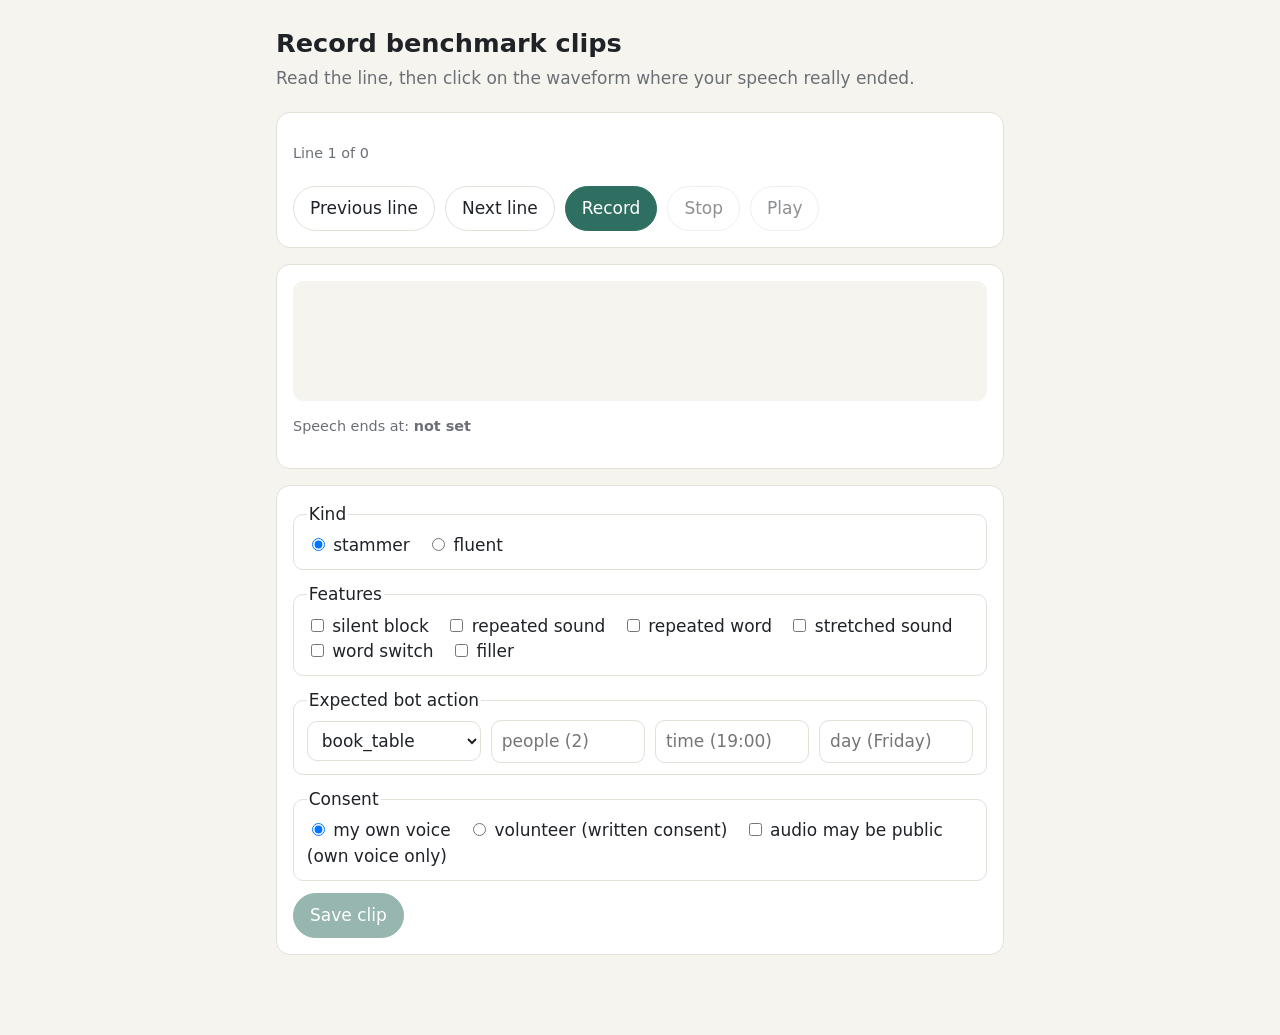
==== bench/record.html @ 06619fca "Add clip recording page, consent form and synthetic clip set bench/record.html records 24 kHz mono W" ====
<!doctype html>
<html lang="en">
<head>
  <meta charset="utf-8">
  <meta name="viewport" content="width=device-width, initial-scale=1">
  <title>Record Clips</title>
  <link rel="stylesheet" href="/web/style.css">
  <style>
    canvas { width: 100%; height: 120px; border-radius: 10px; background: var(--bg); cursor: crosshair; display: block; }
    fieldset { border: 1px solid var(--line); border-radius: 10px; margin: 0 0 12px; }
    label { margin-right: 12px; }
    .script { font-size: 1.3rem; }
  </style>
</head>
<body>
<main>
  <h1>Record benchmark clips</h1>
  <p class="sub">Read the line, then click on the waveform where your speech really ended.</p>

  <section class="card">
    <p class="muted">Line <span id="line-n">1</span> of <span id="line-total">0</span></p>
    <p id="script" class="script"></p>
    <div class="row">
      <button id="prev">Previous line</button>
      <button id="next">Next line</button>
      <button id="rec" class="primary">Record</button>
      <button id="stop" disabled>Stop</button>
      <button id="play" disabled>Play</button>
    </div>
  </section>

  <section class="card">
    <canvas id="wave" width="1200" height="240" aria-label="Waveform. Click to mark the end of speech."></canvas>
    <p class="muted">Speech ends at: <strong id="end">not set</strong></p>
  </section>

  <section class="card">
    <fieldset><legend>Kind</legend>
      <label><input type="radio" name="kind" value="stammer" checked> stammer</label>
      <label><input type="radio" name="kind" value="fluent"> fluent</label>
    </fieldset>
    <fieldset><legend>Features</legend>
      <label><input type="checkbox" name="feat" value="silent_block"> silent block</label>
      <label><input type="checkbox" name="feat" value="repeat_sound"> repeated sound</label>
      <label><input type="checkbox" name="feat" value="repeat_word"> repeated word</label>
      <label><input type="checkbox" name="feat" value="stretched_sound"> stretched sound</label>
      <label><input type="checkbox" name="feat" value="word_switch"> word switch</label>
      <label><input type="checkbox" name="feat" value="filler"> filler</label>
    </fieldset>
    <fieldset><legend>Expected bot action</legend>
      <div class="row">
        <select id="tool"><option>book_table</option><option>cancel_booking</option><option>list_bookings</option><option value="">none</option></select>
        <input id="people" type="text" placeholder="people (2)" size="6">
        <input id="time" type="text" placeholder="time (19:00)" size="8">
        <input id="day" type="text" placeholder="day (Friday)" size="10">
      </div>
    </fieldset>
    <fieldset><legend>Consent</legend>
      <label><input type="radio" name="consent" value="self" checked> my own voice</label>
      <label><input type="radio" name="consent" value="volunteer"> volunteer (written consent)</label>
      <label><input type="checkbox" id="public"> audio may be public (own voice only)</label>
    </fieldset>
    <div class="row">
      <button id="save" class="primary" disabled>Save clip</button>
      <span id="msg" class="status" role="status"></span>
    </div>
  </section>
</main>
<script type="module">
import { RATE, startMic } from "/web/mic.js";
const $ = (id) => document.getElementById(id);
let lines = [], idx = 0, chunks = [], stopMic = null, samples = null, endS = null;

function showLine() {
  $("script").textContent = lines[idx] || "(add lines to bench/scripts.txt)";
  $("line-n").textContent = idx + 1;
  $("line-total").textContent = lines.length;
}

function draw() {
  const c = $("wave"), g = c.getContext("2d");
  g.clearRect(0, 0, c.width, c.height);
  if (!samples) return;
  const css = getComputedStyle(document.body);
  g.fillStyle = css.getPropertyValue("--accent");
  const step = Math.max(1, Math.floor(samples.length / c.width));
  for (let x = 0; x < c.width; x++) {
    let peak = 0;
    for (let i = x * step; i < (x + 1) * step && i < samples.length; i++) peak = Math.max(peak, Math.abs(samples[i]));
    const h = (peak / 32768) * c.height;
    g.fillRect(x, (c.height - h) / 2, 1, Math.max(1, h));
  }
  if (endS != null) {
    g.fillStyle = css.getPropertyValue("--warn");
    g.fillRect((endS * RATE / samples.length) * c.width, 0, 3, c.height);
  }
}

function wavBytes(int16) {
  const buf = new ArrayBuffer(44 + int16.length * 2), v = new DataView(buf);
  const str = (o, s) => [...s].forEach((ch, i) => v.setUint8(o + i, ch.charCodeAt(0)));
  str(0, "RIFF"); v.setUint32(4, 36 + int16.length * 2, true); str(8, "WAVE"); str(12, "fmt ");
  v.setUint32(16, 16, true); v.setUint16(20, 1, true); v.setUint16(22, 1, true);
  v.setUint32(24, RATE, true); v.setUint32(28, RATE * 2, true); v.setUint16(32, 2, true);
  v.setUint16(34, 16, true); str(36, "data"); v.setUint32(40, int16.length * 2, true);
  new Int16Array(buf, 44).set(int16);
  return buf;
}

$("rec").onclick = async () => {
  chunks = []; samples = null; endS = null; $("end").textContent = "not set"; draw();
  stopMic = await startMic((c) => chunks.push(new Int16Array(c)));
  $("rec").disabled = true; $("stop").disabled = false; $("save").disabled = true;
};
$("stop").onclick = () => {
  stopMic(); stopMic = null;
  samples = new Int16Array(chunks.reduce((n, c) => n + c.length, 0));
  let o = 0; for (const c of chunks) { samples.set(c, o); o += c.length; }
  $("rec").disabled = false; $("stop").disabled = true; $("play").disabled = false;
  draw();
};
$("play").onclick = () => {
  const url = URL.createObjectURL(new Blob([wavBytes(samples)], { type: "audio/wav" }));
  new Audio(url).play();
};
$("wave").onclick = (e) => {
  if (!samples) return;
  const r = e.target.getBoundingClientRect();
  endS = ((e.clientX - r.left) / r.width) * samples.length / RATE;
  $("end").textContent = endS.toFixed(2) + " s";
  $("save").disabled = false;
  draw();
};
$("prev").onclick = () => { idx = Math.max(0, idx - 1); showLine(); };
$("next").onclick = () => { idx = Math.min(lines.length - 1, idx + 1); showLine(); };
$("save").onclick = async () => {
  const tool = $("tool").value, args = {};
  if ($("people").value) args.people = Number($("people").value);
  if ($("time").value) args.time = $("time").value;
  if ($("day").value) args.day = $("day").value;
  const meta = {
    kind: document.querySelector("input[name=kind]:checked").value,
    features: [...document.querySelectorAll("input[name=feat]:checked")].map((x) => x.value),
    speech_end_s: endS, expected: tool ? { tool, args } : {},
    consent: document.querySelector("input[name=consent]:checked").value,
    public_audio: $("public").checked, script: lines[idx] || "",
  };
  const fd = new FormData();
  fd.append("audio", new Blob([wavBytes(samples)], { type: "audio/wav" }), "clip.wav");
  fd.append("meta", JSON.stringify(meta));
  const r = await fetch("/bench/clip", { method: "POST", body: fd });
  const out = await r.json();
  $("msg").textContent = r.ok ? `Saved ${out.id} (${out.public_audio ? "public" : "private"})` : `Error: ${out.detail}`;
  if (r.ok) { $("save").disabled = true; idx = Math.min(lines.length - 1, idx + 1); showLine(); }
};

lines = await (await fetch("/bench/scripts")).json();
showLine();
</script>
</body>
</html>
---- web/style.css ----
:root {
  --bg: #f6f4ef; --card: #ffffff; --ink: #1f2328; --muted: #6b6f76; --line: #e3e0d8;
  --accent: #2f6f62; --accent-soft: #e3efec; --warn: #9a5b13; --warn-soft: #fbf0e1;
  --radius: 14px;
}
@media (prefers-color-scheme: dark) {
  :root {
    --bg: #15171a; --card: #1e2125; --ink: #e8e6e1; --muted: #9a9ea6; --line: #2e3237;
    --accent: #6fbfae; --accent-soft: #1f3330; --warn: #e2a65c; --warn-soft: #3a2c1a;
  }
}
* { box-sizing: border-box; }
body {
  margin: 0; background: var(--bg); color: var(--ink);
  font: 17px/1.5 system-ui, -apple-system, "Segoe UI", sans-serif;
}
main { max-width: 760px; margin: 0 auto; padding: 24px 16px 64px; }
h1 { font-size: 1.6rem; margin: 0 0 4px; }
h2 { font-size: 1.05rem; margin: 0 0 8px; }
.sub { color: var(--muted); margin: 0 0 20px; }
.card {
  background: var(--card); border: 1px solid var(--line); border-radius: var(--radius);
  padding: 16px; margin-bottom: 16px;
}
.row { display: flex; gap: 10px; flex-wrap: wrap; align-items: center; }
button {
  font: inherit; border: 1px solid var(--line); background: var(--card); color: var(--ink);
  padding: 9px 16px; border-radius: 999px; cursor: pointer;
}
button.primary { background: var(--accent); color: #fff; border-color: var(--accent); }
button:disabled { opacity: .5; cursor: default; }
select, input[type=text], input[type=password] {
  font: inherit; padding: 8px 10px; border-radius: 10px; border: 1px solid var(--line);
  background: var(--card); color: var(--ink);
}
input[type=text] { flex: 1; min-width: 0; }
.captions { min-height: 3em; font-size: 1.25rem; }
.captions .committed { color: var(--ink); }
.captions .live { color: var(--muted); }
.cue {
  display: none; color: var(--accent); background: var(--accent-soft);
  padding: 8px 14px; border-radius: 999px; width: fit-content;
}
.cue.on { display: inline-flex; gap: 8px; align-items: center; }
.cue .dot { width: 9px; height: 9px; border-radius: 50%; background: var(--accent);
  animation: breathe 2.4s ease-in-out infinite; }
@keyframes breathe { 0%, 100% { opacity: .25; transform: scale(.8); } 50% { opacity: 1; transform: scale(1.1); } }
@media (prefers-reduced-motion: reduce) { .cue .dot { animation: none; } }
.chat { display: flex; flex-direction: column; gap: 10px; }
.msg { padding: 10px 14px; border-radius: 12px; max-width: 90%; }
.msg.you { align-self: flex-end; background: var(--accent-soft); }
.msg.bot { align-self: flex-start; background: var(--bg); border: 1px solid var(--line); }
.msg .raw { display: none; color: var(--muted); font-size: .9rem; margin-top: 4px; }
.msg.show-raw .raw { display: block; }
.msg .toggle { font-size: .8rem; color: var(--muted); background: none; border: none; padding: 2px 0; }
.confirm { display: none; background: var(--warn-soft); border-color: var(--warn); }
.confirm.on { display: block; }
.muted { color: var(--muted); font-size: .9rem; }
.status { font-size: .9rem; color: var(--muted); }
a { color: var(--accent); }
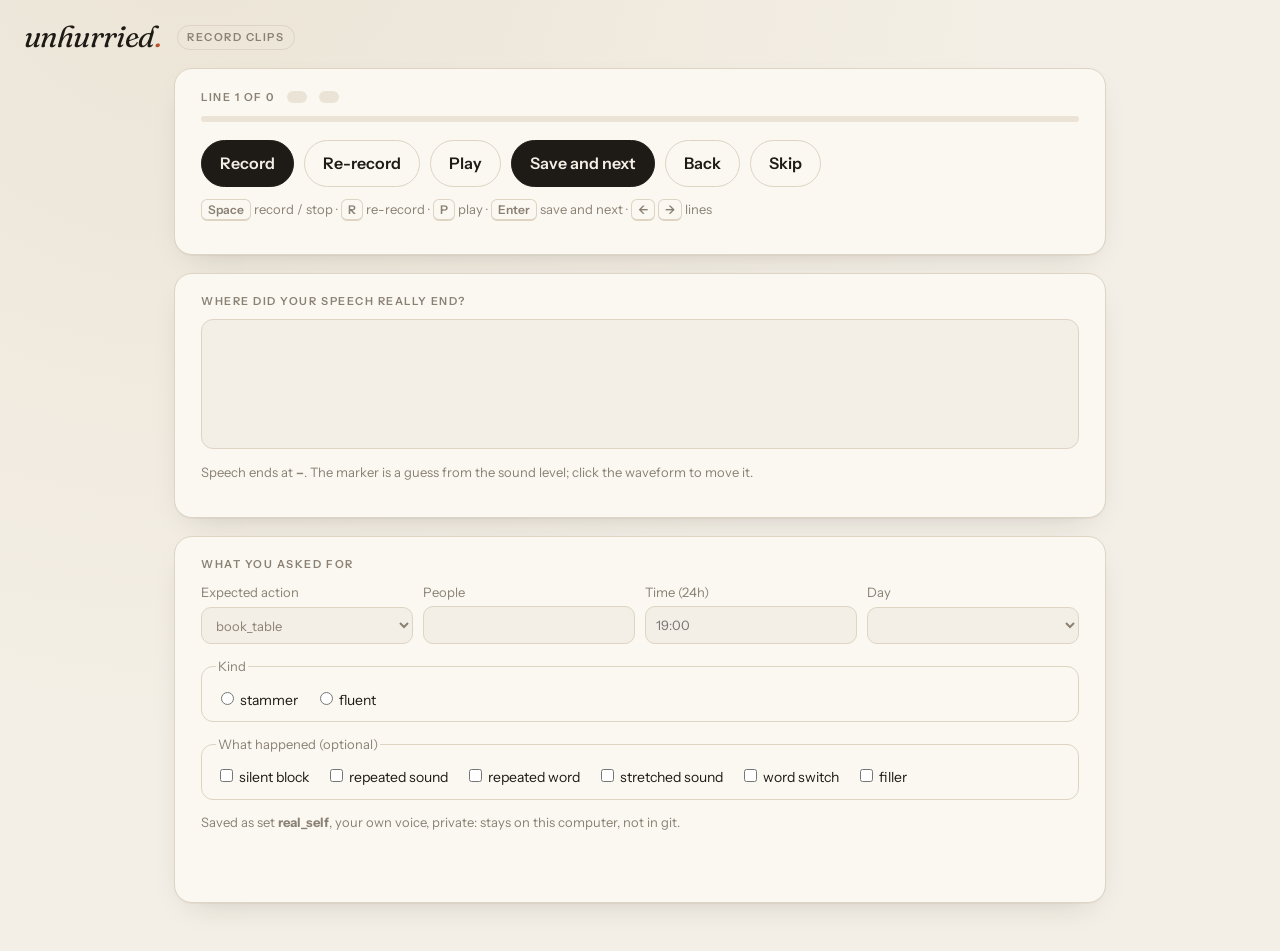
==== commit 615e0f68: "Keep real recordings private; add watch-list and recording page updates" ====
--- a/bench/record.html
+++ b/bench/record.html
@@ -4,42 +4,86 @@
   <meta charset="utf-8">
   <meta name="viewport" content="width=device-width, initial-scale=1">
   <title>Record Clips</title>
-  <link rel="stylesheet" href="/web/style.css">
+  <link rel="preconnect" href="https://fonts.googleapis.com">
+  <link rel="preconnect" href="https://fonts.gstatic.com" crossorigin>
+  <link href="https://fonts.googleapis.com/css2?family=Fraunces:ital,opsz,wght@0,9..144,300..500;1,9..144,300..500&family=Instrument+Sans:wght@400;500;600&display=swap" rel="stylesheet">
+  <link rel="stylesheet" href="/web/studio.css">
   <style>
-    canvas { width: 100%; height: 120px; border-radius: 10px; background: var(--bg); cursor: crosshair; display: block; }
-    fieldset { border: 1px solid var(--line); border-radius: 10px; margin: 0 0 12px; }
-    label { margin-right: 12px; }
-    .script { font-size: 1.3rem; }
+    main { max-width: 980px; margin: 0 auto; padding: 8px 24px 48px; display: grid; gap: 18px; }
+    .panel { padding: 22px 26px; }
+    .line-text { font: 400 clamp(30px, 4vw, 46px)/1.2 var(--serif); letter-spacing: -.015em; margin: 8px 0 4px; }
+    .meta-row { display: flex; gap: 12px; align-items: center; flex-wrap: wrap; color: var(--ink-2); }
+    .pill { font: 600 11px/1 var(--sans); letter-spacing: .12em; text-transform: uppercase; padding: 6px 10px; border-radius: 99px; background: var(--paper-2); }
+    .pill.stammer { background: var(--clay-soft); color: var(--clay); }
+    .pill.done { background: var(--sage-soft); color: var(--sage); }
+    .controls { display: flex; gap: 10px; flex-wrap: wrap; margin-top: 18px; }
+    .btn.rec-on { background: var(--clay); color: #fff; border-color: var(--clay); }
+    canvas { width: 100%; height: 130px; display: block; border-radius: 12px; background: var(--paper); border: 1px solid var(--line); cursor: crosshair; }
+    .grid { display: grid; grid-template-columns: repeat(4, minmax(0, 1fr)); gap: 10px; }
+    .grid label { font-size: 13px; color: var(--ink-3); display: grid; gap: 4px; }
+    .grid input, .grid select { border: 1px solid var(--line); background: var(--paper); border-radius: 10px; padding: 8px 10px; }
+    @media (max-width: 720px) { .grid { grid-template-columns: 1fr 1fr; } }
+    fieldset { border: 1px solid var(--line); border-radius: 12px; margin: 12px 0 0; padding: 10px 14px; }
+    fieldset label { margin-right: 14px; font-size: 14px; }
+    .keys { color: var(--ink-3); font-size: 13px; }
+    kbd { font: 600 12px/1 var(--sans); border: 1px solid var(--line); border-bottom-width: 2px; border-radius: 6px; padding: 2px 6px; background: var(--card); }
+    .bar { height: 6px; border-radius: 99px; background: var(--paper-2); overflow: hidden; margin-top: 10px; }
+    .bar i { display: block; height: 100%; background: var(--sage); width: 0; transition: width .3s; }
   </style>
 </head>
 <body>
+<header class="top">
+  <h1 class="mark">unhurried<span>.</span></h1>
+  <span class="tag">Record clips</span>
+  <div class="spacer"></div>
+  <span class="muted" id="progress-text"></span>
+</header>
 <main>
-  <h1>Record benchmark clips</h1>
-  <p class="sub">Read the line, then click on the waveform where your speech really ended.</p>
-
-  <section class="card">
-    <p class="muted">Line <span id="line-n">1</span> of <span id="line-total">0</span></p>
-    <p id="script" class="script"></p>
-    <div class="row">
-      <button id="prev">Previous line</button>
-      <button id="next">Next line</button>
-      <button id="rec" class="primary">Record</button>
-      <button id="stop" disabled>Stop</button>
-      <button id="play" disabled>Play</button>
+  <section class="card panel" aria-labelledby="line-label">
+    <div class="meta-row">
+      <span id="line-label" class="eyebrow" style="margin:0">Line <span id="n">1</span> of <span id="total">0</span></span>
+      <span class="pill" id="mode-pill"></span>
+      <span class="pill" id="kind-pill"></span>
+      <span class="pill done" id="done-pill" hidden>saved</span>
     </div>
+    <p class="line-text" id="line"></p>
+    <p class="muted" id="how"></p>
+    <div class="bar"><i id="bar"></i></div>
+    <div class="controls">
+      <button class="btn solid" id="rec">Record</button>
+      <button class="btn" id="redo" disabled>Re-record</button>
+      <button class="btn" id="play" disabled>Play</button>
+      <button class="btn solid" id="save" disabled>Save and next</button>
+      <button class="btn" id="prev">Back</button>
+      <button class="btn" id="next">Skip</button>
+      <button class="btn" id="undo" hidden>Undo last save</button>
+    </div>
+    <p class="keys" style="margin-top:12px"><kbd>Space</kbd> record / stop · <kbd>R</kbd> re-record · <kbd>P</kbd> play · <kbd>Enter</kbd> save and next · <kbd>←</kbd> <kbd>→</kbd> lines</p>
   </section>
 
-  <section class="card">
-    <canvas id="wave" width="1200" height="240" aria-label="Waveform. Click to mark the end of speech."></canvas>
-    <p class="muted">Speech ends at: <strong id="end">not set</strong></p>
+  <section class="card panel" aria-labelledby="wave-label">
+    <h2 id="wave-label" class="eyebrow">Where did your speech really end?</h2>
+    <canvas id="wave" width="1400" height="260" aria-label="Waveform. Click where your speech ended."></canvas>
+    <p class="muted">Speech ends at <strong id="end">–</strong>. The marker is a guess from the sound level; click the waveform to move it.</p>
   </section>
 
-  <section class="card">
-    <fieldset><legend>Kind</legend>
-      <label><input type="radio" name="kind" value="stammer" checked> stammer</label>
+  <section class="card panel" aria-labelledby="label-label">
+    <h2 id="label-label" class="eyebrow">What you asked for</h2>
+    <p class="muted" id="ask-hint" hidden>Type in the people, time and day you asked for. If you changed your mind while speaking, use your final choice.</p>
+    <div class="grid">
+      <label>Expected action
+        <select id="tool"><option value="book_table">book_table</option><option value="list_bookings">list_bookings</option><option value="">none</option></select></label>
+      <label>People<input id="people" inputmode="numeric"></label>
+      <label>Time (24h)<input id="time" placeholder="19:00"></label>
+      <label>Day<select id="day"><option value=""></option><option>today</option><option>tomorrow</option>
+        <option>monday</option><option>tuesday</option><option>wednesday</option><option>thursday</option>
+        <option>friday</option><option>saturday</option><option>sunday</option></select></label>
+    </div>
+    <fieldset><legend class="muted">Kind</legend>
+      <label><input type="radio" name="kind" value="stammer"> stammer</label>
       <label><input type="radio" name="kind" value="fluent"> fluent</label>
     </fieldset>
-    <fieldset><legend>Features</legend>
+    <fieldset><legend class="muted">What happened (optional)</legend>
       <label><input type="checkbox" name="feat" value="silent_block"> silent block</label>
       <label><input type="checkbox" name="feat" value="repeat_sound"> repeated sound</label>
       <label><input type="checkbox" name="feat" value="repeat_word"> repeated word</label>
@@ -47,53 +91,83 @@
       <label><input type="checkbox" name="feat" value="word_switch"> word switch</label>
       <label><input type="checkbox" name="feat" value="filler"> filler</label>
     </fieldset>
-    <fieldset><legend>Expected bot action</legend>
-      <div class="row">
-        <select id="tool"><option>book_table</option><option>cancel_booking</option><option>list_bookings</option><option value="">none</option></select>
-        <input id="people" type="text" placeholder="people (2)" size="6">
-        <input id="time" type="text" placeholder="time (19:00)" size="8">
-        <input id="day" type="text" placeholder="day (Friday)" size="10">
-      </div>
-    </fieldset>
-    <fieldset><legend>Consent</legend>
-      <label><input type="radio" name="consent" value="self" checked> my own voice</label>
-      <label><input type="radio" name="consent" value="volunteer"> volunteer (written consent)</label>
-      <label><input type="checkbox" id="public"> audio may be public (own voice only)</label>
-    </fieldset>
-    <div class="row">
-      <button id="save" class="primary" disabled>Save clip</button>
-      <span id="msg" class="status" role="status"></span>
-    </div>
+    <p class="muted" style="margin-top:12px">Saved as set <strong>real_self</strong>, your own voice, private: stays on this computer, not in git.</p>
+    <p id="msg" class="status" role="status"></p>
   </section>
 </main>
 <script type="module">
 import { RATE, startMic } from "/web/mic.js";
 const $ = (id) => document.getElementById(id);
-let lines = [], idx = 0, chunks = [], stopMic = null, samples = null, endS = null;
+let lines = [], saved = {}, idx = 0, chunks = [], stopMic = null, samples = null, endS = null, lastSaved = null;
+
+const savedKey = (text) => text.trim().toLowerCase();
+
+function css(n) { return getComputedStyle(document.body).getPropertyValue(n).trim(); }
 
 function showLine() {
-  $("script").textContent = lines[idx] || "(add lines to bench/scripts.txt)";
-  $("line-n").textContent = idx + 1;
-  $("line-total").textContent = lines.length;
+  const l = lines[idx];
+  if (!l) return;
+  $("n").textContent = idx + 1;
+  $("total").textContent = lines.length;
+  $("line").textContent = l.text;
+  $("mode-pill").textContent = l.mode === "think" ? "think and ask" : "read";
+  $("how").textContent = l.mode === "think"
+    ? "Answer in your own words. Decide the details as you speak. Take all the time you need, then press Stop."
+    : "Read it out as it comes.";
+  $("ask-hint").hidden = !(l.mode === "think" && l.expected?.tool === "book_table");
+  $("kind-pill").textContent = l.kind;
+  $("kind-pill").className = `pill ${l.kind}`;
+  $("done-pill").hidden = !saved[savedKey(l.text)];
+  document.querySelector(`input[name=kind][value=${l.kind}]`).checked = true;
+  document.querySelectorAll("input[name=feat]").forEach((c) => (c.checked = false));
+  const e = l.expected || {};
+  $("tool").value = e.tool || "";
+  $("people").value = e.args?.people ?? "";
+  $("time").value = e.args?.time ?? "";
+  $("day").value = e.args?.day ?? "";
+  clearTake();
+  const n = Object.keys(saved).length;
+  $("progress-text").textContent = `${n} of ${lines.length} saved`;
+  $("bar").style.width = `${(100 * n) / Math.max(1, lines.length)}%`;
+}
+
+function clearTake() {
+  samples = null; endS = null; chunks = [];
+  $("end").textContent = "–";
+  $("save").disabled = $("play").disabled = $("redo").disabled = true;
+  draw();
 }
 
 function draw() {
   const c = $("wave"), g = c.getContext("2d");
   g.clearRect(0, 0, c.width, c.height);
   if (!samples) return;
-  const css = getComputedStyle(document.body);
-  g.fillStyle = css.getPropertyValue("--accent");
   const step = Math.max(1, Math.floor(samples.length / c.width));
+  g.fillStyle = css("--ink-2");
   for (let x = 0; x < c.width; x++) {
     let peak = 0;
     for (let i = x * step; i < (x + 1) * step && i < samples.length; i++) peak = Math.max(peak, Math.abs(samples[i]));
-    const h = (peak / 32768) * c.height;
-    g.fillRect(x, (c.height - h) / 2, 1, Math.max(1, h));
+    const h = Math.max(1, (peak / 32768) * c.height * 0.92);
+    g.fillRect(x, (c.height - h) / 2, 1, h);
   }
   if (endS != null) {
-    g.fillStyle = css.getPropertyValue("--warn");
-    g.fillRect((endS * RATE / samples.length) * c.width, 0, 3, c.height);
-  }
+    g.fillStyle = css("--clay");
+    g.fillRect((endS * RATE / samples.length) * c.width - 1, 0, 3, c.height);
+  }
+}
+
+function guessEnd(s) {
+  // last 20 ms frame clearly above the room level, plus a little tail
+  const hop = Math.round(RATE * 0.02), rms = [];
+  for (let i = 0; i + hop <= s.length; i += hop) {
+    let sum = 0;
+    for (let j = i; j < i + hop; j++) sum += s[j] * s[j];
+    rms.push(Math.sqrt(sum / hop));
+  }
+  const floor = [...rms].sort((a, b) => a - b)[Math.floor(rms.length * 0.1)] || 0;
+  const thr = Math.max(400, floor * 4);
+  for (let k = rms.length - 1; k >= 0; k--) if (rms[k] > thr) return Math.min(s.length / RATE, (k + 1) * 0.02 + 0.05);
+  return s.length / RATE;
 }
 
 function wavBytes(int16) {
@@ -107,54 +181,97 @@
   return buf;
 }
 
-$("rec").onclick = async () => {
-  chunks = []; samples = null; endS = null; $("end").textContent = "not set"; draw();
+async function toggleRecord() {
+  if (stopMic) {
+    stopMic(); stopMic = null;
+    $("rec").textContent = "Record"; $("rec").classList.remove("rec-on");
+    samples = new Int16Array(chunks.reduce((n, c) => n + c.length, 0));
+    let o = 0; for (const c of chunks) { samples.set(c, o); o += c.length; }
+    endS = guessEnd(samples);
+    $("end").textContent = `${endS.toFixed(2)} s`;
+    $("save").disabled = $("play").disabled = $("redo").disabled = false;
+    draw();
+    return;
+  }
+  clearTake();
+  $("msg").textContent = "";
   stopMic = await startMic((c) => chunks.push(new Int16Array(c)));
-  $("rec").disabled = true; $("stop").disabled = false; $("save").disabled = true;
-};
-$("stop").onclick = () => {
-  stopMic(); stopMic = null;
-  samples = new Int16Array(chunks.reduce((n, c) => n + c.length, 0));
-  let o = 0; for (const c of chunks) { samples.set(c, o); o += c.length; }
-  $("rec").disabled = false; $("stop").disabled = true; $("play").disabled = false;
-  draw();
-};
-$("play").onclick = () => {
-  const url = URL.createObjectURL(new Blob([wavBytes(samples)], { type: "audio/wav" }));
-  new Audio(url).play();
-};
+  $("rec").textContent = "Stop"; $("rec").classList.add("rec-on");
+}
+
+async function save() {
+  if (!samples || endS == null) return;
+  const l = lines[idx], tool = $("tool").value, args = {};
+  if (tool === "book_table") {
+    args.people = Number($("people").value);
+    args.time = $("time").value.trim();
+    args.day = $("day").value.trim().toLowerCase();
+    if (!(args.people > 0) || !/^\d{1,2}:\d{2}$/.test(args.time) || !args.day) {
+      $("msg").textContent = "Type in the people, the time (like 19:30) and the day you asked for, then save.";
+      $("people").focus();
+      return;
+    }
+  }
+  const meta = {
+    set: "real_self", consent: "self", public_audio: false, mode: l.mode,
+    kind: document.querySelector("input[name=kind]:checked").value,
+    features: [...document.querySelectorAll("input[name=feat]:checked")].map((x) => x.value),
+    speech_end_s: endS, expected: tool ? { tool, args } : {}, script: l.text,
+  };
+  const fd = new FormData();
+  fd.append("audio", new Blob([wavBytes(samples)], { type: "audio/wav" }), "clip.wav");
+  fd.append("meta", JSON.stringify(meta));
+  $("save").disabled = true;
+  const r = await fetch("/bench/clip", { method: "POST", body: fd });
+  const out = await r.json();
+  if (!r.ok) { $("msg").textContent = `Not saved: ${out.detail}`; $("save").disabled = false; return; }
+  if (saved[savedKey(l.text)]) await fetch(`/bench/clip/${saved[savedKey(l.text)]}`, { method: "DELETE" });
+  saved[savedKey(l.text)] = out.id;
+  lastSaved = { id: out.id, key: savedKey(l.text), idx };
+  $("undo").hidden = false;
+  $("msg").textContent = `Saved ${out.id}.`;
+  idx = Math.min(lines.length - 1, idx + 1);
+  showLine();
+}
+
+async function undo() {
+  if (!lastSaved) return;
+  await fetch(`/bench/clip/${lastSaved.id}`, { method: "DELETE" });
+  delete saved[lastSaved.key];
+  idx = lastSaved.idx;
+  $("msg").textContent = `Removed ${lastSaved.id}. Record this line again.`;
+  lastSaved = null;
+  $("undo").hidden = true;
+  showLine();
+}
+
+$("rec").onclick = toggleRecord;
+$("redo").onclick = () => { clearTake(); toggleRecord(); };
+$("play").onclick = () => new Audio(URL.createObjectURL(new Blob([wavBytes(samples)], { type: "audio/wav" }))).play();
+$("save").onclick = save;
+$("undo").onclick = undo;
+$("prev").onclick = () => { idx = Math.max(0, idx - 1); showLine(); };
+$("next").onclick = () => { idx = Math.min(lines.length - 1, idx + 1); showLine(); };
 $("wave").onclick = (e) => {
   if (!samples) return;
   const r = e.target.getBoundingClientRect();
   endS = ((e.clientX - r.left) / r.width) * samples.length / RATE;
-  $("end").textContent = endS.toFixed(2) + " s";
-  $("save").disabled = false;
+  $("end").textContent = `${endS.toFixed(2)} s`;
   draw();
 };
-$("prev").onclick = () => { idx = Math.max(0, idx - 1); showLine(); };
-$("next").onclick = () => { idx = Math.min(lines.length - 1, idx + 1); showLine(); };
-$("save").onclick = async () => {
-  const tool = $("tool").value, args = {};
-  if ($("people").value) args.people = Number($("people").value);
-  if ($("time").value) args.time = $("time").value;
-  if ($("day").value) args.day = $("day").value;
-  const meta = {
-    kind: document.querySelector("input[name=kind]:checked").value,
-    features: [...document.querySelectorAll("input[name=feat]:checked")].map((x) => x.value),
-    speech_end_s: endS, expected: tool ? { tool, args } : {},
-    consent: document.querySelector("input[name=consent]:checked").value,
-    public_audio: $("public").checked, script: lines[idx] || "",
-  };
-  const fd = new FormData();
-  fd.append("audio", new Blob([wavBytes(samples)], { type: "audio/wav" }), "clip.wav");
-  fd.append("meta", JSON.stringify(meta));
-  const r = await fetch("/bench/clip", { method: "POST", body: fd });
-  const out = await r.json();
-  $("msg").textContent = r.ok ? `Saved ${out.id} (${out.public_audio ? "public" : "private"})` : `Error: ${out.detail}`;
-  if (r.ok) { $("save").disabled = true; idx = Math.min(lines.length - 1, idx + 1); showLine(); }
-};
-
-lines = await (await fetch("/bench/scripts")).json();
+document.addEventListener("keydown", (e) => {
+  if (["INPUT", "SELECT", "TEXTAREA"].includes(e.target.tagName)) return;
+  if (e.code === "Space") { e.preventDefault(); toggleRecord(); }
+  else if (e.key === "Enter") { e.preventDefault(); save(); }
+  else if (e.key === "r" || e.key === "R") { if (!stopMic) { clearTake(); toggleRecord(); } }
+  else if (e.key === "p" || e.key === "P") { if (samples) $("play").click(); }
+  else if (e.key === "ArrowRight") $("next").click();
+  else if (e.key === "ArrowLeft") $("prev").click();
+});
+
+lines = await (await fetch("/bench/scripts?set=real_self")).json();
+for (const c of await (await fetch("/bench/clips")).json()) if (c.set === "real_self") saved[savedKey(c.script || "")] = c.id;
+idx = Math.max(0, lines.findIndex((l) => !saved[savedKey(l.text)]));
 showLine();
 </script>
 </body>
--- a/web/studio.css
+++ b/web/studio.css
@@ -0,0 +1,191 @@
+/* Unhurried Studio: warm paper, ink, clay. Calm, editorial, no timers. */
+:root {
+  --paper: #f4efe6; --paper-2: #ebe4d6; --card: #fbf8f2; --ink: #1e1b16; --ink-2: #5b544a;
+  --ink-3: #8a8174; --line: #ddd4c3; --clay: #b8532c; --clay-soft: #f2dccd; --sage: #4f6e4b;
+  --sage-soft: #dce5d4; --amber: #a86d17; --focus: #b8532c;
+  --serif: "Fraunces", "Iowan Old Style", Georgia, serif;
+  --sans: "Instrument Sans", "Segoe UI", system-ui, sans-serif;
+  --radius: 18px; --shadow: 0 1px 0 rgba(30, 27, 22, .04), 0 12px 32px -18px rgba(30, 27, 22, .25);
+}
+@media (prefers-color-scheme: dark) {
+  :root {
+    --paper: #16130f; --paper-2: #1e1a15; --card: #211d17; --ink: #efe7da; --ink-2: #b9ae9d;
+    --ink-3: #8a8072; --line: #383128; --clay: #e07c55; --clay-soft: #3a2519; --sage: #93b38d;
+    --sage-soft: #213021; --amber: #d9a24c; --focus: #e07c55;
+    --shadow: 0 1px 0 rgba(0, 0, 0, .3), 0 16px 40px -20px rgba(0, 0, 0, .7);
+  }
+}
+* { box-sizing: border-box; }
+html { -webkit-text-size-adjust: 100%; }
+body {
+  margin: 0; background: var(--paper); color: var(--ink);
+  font: 16px/1.55 var(--sans); font-feature-settings: "ss01";
+  background-image: radial-gradient(circle at 15% -10%, var(--paper-2), transparent 55%);
+  min-height: 100vh;
+}
+button, input, select { font: inherit; color: inherit; }
+:focus-visible { outline: 2px solid var(--focus); outline-offset: 3px; border-radius: 10px; }
+.sr-only { position: absolute; width: 1px; height: 1px; overflow: hidden; clip: rect(0 0 0 0); white-space: nowrap; }
+
+/* ---------- header ---------- */
+.top {
+  display: flex; align-items: center; gap: 16px; flex-wrap: wrap;
+  max-width: 1280px; margin: 0 auto; padding: 22px 24px 8px;
+}
+.mark { font: italic 400 30px/1 var(--serif); letter-spacing: -.02em; margin: 0; }
+.mark span { color: var(--clay); }
+.tag {
+  font: 600 11px/1 var(--sans); letter-spacing: .14em; text-transform: uppercase;
+  color: var(--ink-3); border: 1px solid var(--line); padding: 6px 9px; border-radius: 999px;
+}
+.spacer { flex: 1; }
+.seg { display: inline-flex; background: var(--paper-2); border: 1px solid var(--line); border-radius: 999px; padding: 3px; }
+.seg button {
+  border: 0; background: transparent; padding: 7px 14px; border-radius: 999px; cursor: pointer;
+  color: var(--ink-2); font-size: 14px;
+}
+.seg button[aria-pressed="true"] { background: var(--card); color: var(--ink); box-shadow: var(--shadow); }
+.seg button:disabled { cursor: default; opacity: .6; }
+.icon-btn {
+  display: inline-flex; align-items: center; gap: 8px; border: 1px solid var(--line);
+  background: var(--card); padding: 8px 14px; border-radius: 999px; cursor: pointer; font-size: 14px;
+}
+.icon-btn svg { width: 16px; height: 16px; }
+
+/* ---------- layout ---------- */
+.studio {
+  display: grid; grid-template-columns: minmax(0, 1.55fr) minmax(300px, 1fr); gap: 20px;
+  max-width: 1280px; margin: 0 auto; padding: 12px 24px 48px;
+}
+@media (max-width: 920px) { .studio { grid-template-columns: 1fr; padding: 8px 16px 40px; } .top { padding: 18px 16px 6px; } }
+.card { background: var(--card); border: 1px solid var(--line); border-radius: var(--radius); box-shadow: var(--shadow); }
+.eyebrow { font: 600 11px/1 var(--sans); letter-spacing: .14em; text-transform: uppercase; color: var(--ink-3); margin: 0 0 12px; }
+
+/* ---------- stage ---------- */
+.stage { padding: 26px 28px 22px; position: relative; overflow: hidden; }
+.stage-head { display: flex; align-items: center; gap: 10px; margin-bottom: 18px; }
+.status { display: inline-flex; align-items: center; gap: 8px; color: var(--ink-2); font-size: 14px; }
+.status i { width: 8px; height: 8px; border-radius: 50%; background: var(--ink-3); }
+.status[data-state="live"] i { background: var(--sage); box-shadow: 0 0 0 4px var(--sage-soft); }
+.status[data-state="held"] i { background: var(--clay); box-shadow: 0 0 0 4px var(--clay-soft); }
+.stage-body { display: grid; grid-template-columns: 1fr auto; gap: 24px; align-items: center; min-height: 220px; }
+@media (max-width: 620px) { .stage-body { grid-template-columns: 1fr; } .orb-wrap { justify-self: center; } }
+.caption {
+  font: 400 clamp(26px, 3.4vw, 40px)/1.22 var(--serif); letter-spacing: -.015em; margin: 0;
+  min-height: 2.5em; text-wrap: pretty;
+}
+.caption .live { color: var(--ink-3); }
+.caption .hint { color: var(--ink-3); font-style: italic; }
+.cue {
+  margin-top: 16px; font: italic 400 20px/1.3 var(--serif); color: var(--clay);
+  opacity: 0; transform: translateY(4px); transition: opacity .6s ease, transform .6s ease;
+}
+.cue.on { opacity: 1; transform: none; }
+
+.orb-wrap { width: 168px; height: 168px; display: grid; place-items: center; }
+.orb {
+  --level: 0; width: 120px; height: 120px; border-radius: 50%; position: relative;
+  background: radial-gradient(circle at 35% 30%, var(--card), var(--paper-2) 70%);
+  border: 1px solid var(--line);
+  transform: scale(calc(1 + var(--level) * .28)); transition: transform .12s linear;
+}
+.orb::after {
+  content: ""; position: absolute; inset: -14px; border-radius: 50%;
+  border: 1.5px solid var(--sage); opacity: calc(.15 + var(--level) * .8);
+}
+.orb.held::after { border-color: var(--clay); animation: breathe 4.8s ease-in-out infinite; }
+.orb.idle::after { opacity: .12; border-color: var(--ink-3); }
+@keyframes breathe { 0%, 100% { transform: scale(.94); opacity: .25; } 50% { transform: scale(1.08); opacity: .7; } }
+@media (prefers-reduced-motion: reduce) { .orb, .cue { transition: none; } .orb.held::after { animation: none; } }
+
+.begin {
+  display: inline-flex; align-items: center; gap: 10px; margin-top: 22px;
+  border: 0; background: var(--ink); color: var(--paper); padding: 13px 22px; border-radius: 999px;
+  cursor: pointer; font-weight: 600; font-size: 15px;
+}
+.begin svg { width: 18px; height: 18px; }
+.begin.on { background: var(--clay); color: #fff; }
+.stage-foot { display: flex; align-items: center; gap: 14px; flex-wrap: wrap; }
+.stage-foot .note { color: var(--ink-3); font-size: 13px; margin-top: 22px; }
+
+/* ---------- confirm ---------- */
+.confirm {
+  display: none; margin-top: 18px; padding: 18px 20px; border-radius: 16px;
+  background: var(--clay-soft); border: 1px solid color-mix(in srgb, var(--clay) 35%, transparent);
+}
+.confirm.on { display: block; animation: rise .35s ease; }
+@keyframes rise { from { opacity: 0; transform: translateY(6px); } to { opacity: 1; transform: none; } }
+.confirm p { margin: 0 0 14px; font: 400 22px/1.3 var(--serif); }
+.confirm .row { display: flex; gap: 10px; flex-wrap: wrap; }
+.btn { border: 1px solid var(--line); background: var(--card); padding: 10px 18px; border-radius: 999px; cursor: pointer; font-weight: 600; }
+.btn.solid { background: var(--ink); color: var(--paper); border-color: var(--ink); }
+
+/* ---------- conversation ---------- */
+.convo { padding: 22px 28px; margin-top: 20px; }
+.lines { display: flex; flex-direction: column; gap: 18px; min-height: 120px; }
+.empty { color: var(--ink-3); font-style: italic; font-family: var(--serif); font-size: 18px; }
+.line { display: grid; grid-template-columns: 54px 1fr; gap: 14px; animation: rise .35s ease; }
+.who { font: 600 11px/2.2 var(--sans); letter-spacing: .14em; text-transform: uppercase; color: var(--ink-3); }
+.line.you .text { font: 400 21px/1.4 var(--serif); }
+.line.bot .text { color: var(--ink-2); font-size: 16px; }
+.meta { display: flex; flex-wrap: wrap; gap: 6px; margin-top: 8px; align-items: center; }
+.chip { font-size: 12.5px; padding: 3px 10px; border-radius: 999px; background: var(--paper-2); color: var(--ink-2); border: 1px solid var(--line); }
+.chip.fix s { color: var(--ink-3); }
+.chip.sent { background: var(--sage-soft); color: var(--sage); border-color: transparent; }
+.chip.warn { background: var(--clay-soft); color: var(--clay); border-color: transparent; }
+.said-btn { border: 0; background: none; padding: 3px 4px; color: var(--ink-3); font-size: 12.5px; cursor: pointer; text-decoration: underline; text-underline-offset: 3px; }
+.said { display: none; margin-top: 6px; color: var(--ink-3); font-size: 14px; }
+.line.show-said .said { display: block; }
+.type-bar { display: flex; gap: 10px; margin-top: 22px; padding-top: 18px; border-top: 1px dashed var(--line); }
+.type-bar input {
+  flex: 1; min-width: 0; border: 1px solid var(--line); background: var(--paper); border-radius: 999px;
+  padding: 11px 16px;
+}
+
+/* ---------- inspector ---------- */
+.side { display: flex; flex-direction: column; gap: 20px; }
+@media (min-width: 921px) { .side { position: sticky; top: 16px; align-self: start; max-height: calc(100vh - 32px); overflow: auto; } }
+.panel { padding: 20px 22px; }
+.stats { display: grid; grid-template-columns: 1fr 1fr; gap: 16px 18px; }
+.stat b { display: block; font: 400 34px/1 var(--serif); letter-spacing: -.02em; }
+.stat span { font-size: 13px; color: var(--ink-2); }
+.stat.accent b { color: var(--clay); }
+.verdict { font: italic 400 30px/1.1 var(--serif); margin: 0 0 6px; }
+.verdict.held { color: var(--clay); }
+.verdict.sent { color: var(--sage); }
+.why { color: var(--ink-2); margin: 0 0 16px; min-height: 1.5em; }
+.signals { display: grid; gap: 10px; }
+.sig { display: grid; grid-template-columns: 64px 1fr auto; gap: 10px; align-items: center; font-size: 14px; }
+.sig .k { color: var(--ink-3); font-size: 12px; letter-spacing: .1em; text-transform: uppercase; font-weight: 600; }
+.bar { height: 6px; border-radius: 99px; background: var(--paper-2); overflow: hidden; }
+.bar i { display: block; height: 100%; width: 0; background: var(--sage); border-radius: 99px; transition: width .4s ease; }
+.sig .v { color: var(--ink-2); font-variant-numeric: tabular-nums; }
+.timeline { list-style: none; margin: 0; padding: 0; display: flex; flex-direction: column; gap: 2px; max-height: 300px; overflow: auto; }
+.timeline li { display: grid; grid-template-columns: 10px 1fr auto; gap: 10px; align-items: baseline; padding: 7px 0; border-bottom: 1px solid var(--line); font-size: 14px; }
+.timeline li:last-child { border-bottom: 0; }
+.timeline .dot { width: 8px; height: 8px; border-radius: 50%; background: var(--sage); transform: translateY(-1px); }
+.timeline .hold .dot { background: var(--clay); }
+.timeline .t { color: var(--ink-3); font-variant-numeric: tabular-nums; font-size: 12.5px; }
+.muted { color: var(--ink-3); font-size: 13px; }
+.compare .lines { gap: 10px; min-height: 0; }
+.compare .line { grid-template-columns: 1fr; }
+.compare .line.you .text { font-size: 17px; }
+.cut { color: var(--clay); font-weight: 600; font-size: 12.5px; }
+
+/* ---------- settings drawer ---------- */
+dialog.drawer {
+  margin: 0 0 0 auto; height: 100vh; max-height: 100vh; width: min(440px, 100vw); border: 0;
+  border-left: 1px solid var(--line); background: var(--card); color: var(--ink); padding: 26px 26px 40px;
+}
+dialog.drawer::backdrop { background: rgba(22, 19, 15, .35); }
+.drawer h2 { font: 400 26px/1.1 var(--serif); margin: 0 0 4px; }
+.drawer h3 { font: 600 12px/1 var(--sans); letter-spacing: .14em; text-transform: uppercase; color: var(--ink-3); margin: 28px 0 12px; }
+.drawer label { display: block; font-size: 14px; color: var(--ink-2); margin-bottom: 6px; }
+.drawer input[type=text], .drawer input[type=password], .drawer select {
+  width: 100%; border: 1px solid var(--line); background: var(--paper); border-radius: 12px; padding: 10px 12px; margin-bottom: 10px;
+}
+.drawer .row { display: flex; gap: 8px; flex-wrap: wrap; align-items: center; }
+.drawer .close { position: absolute; top: 18px; right: 18px; }
+.drawer a { color: var(--clay); }
+footer.foot { max-width: 1280px; margin: 0 auto; padding: 0 24px 32px; color: var(--ink-3); font-size: 13px; }
+footer.foot a { color: inherit; }
